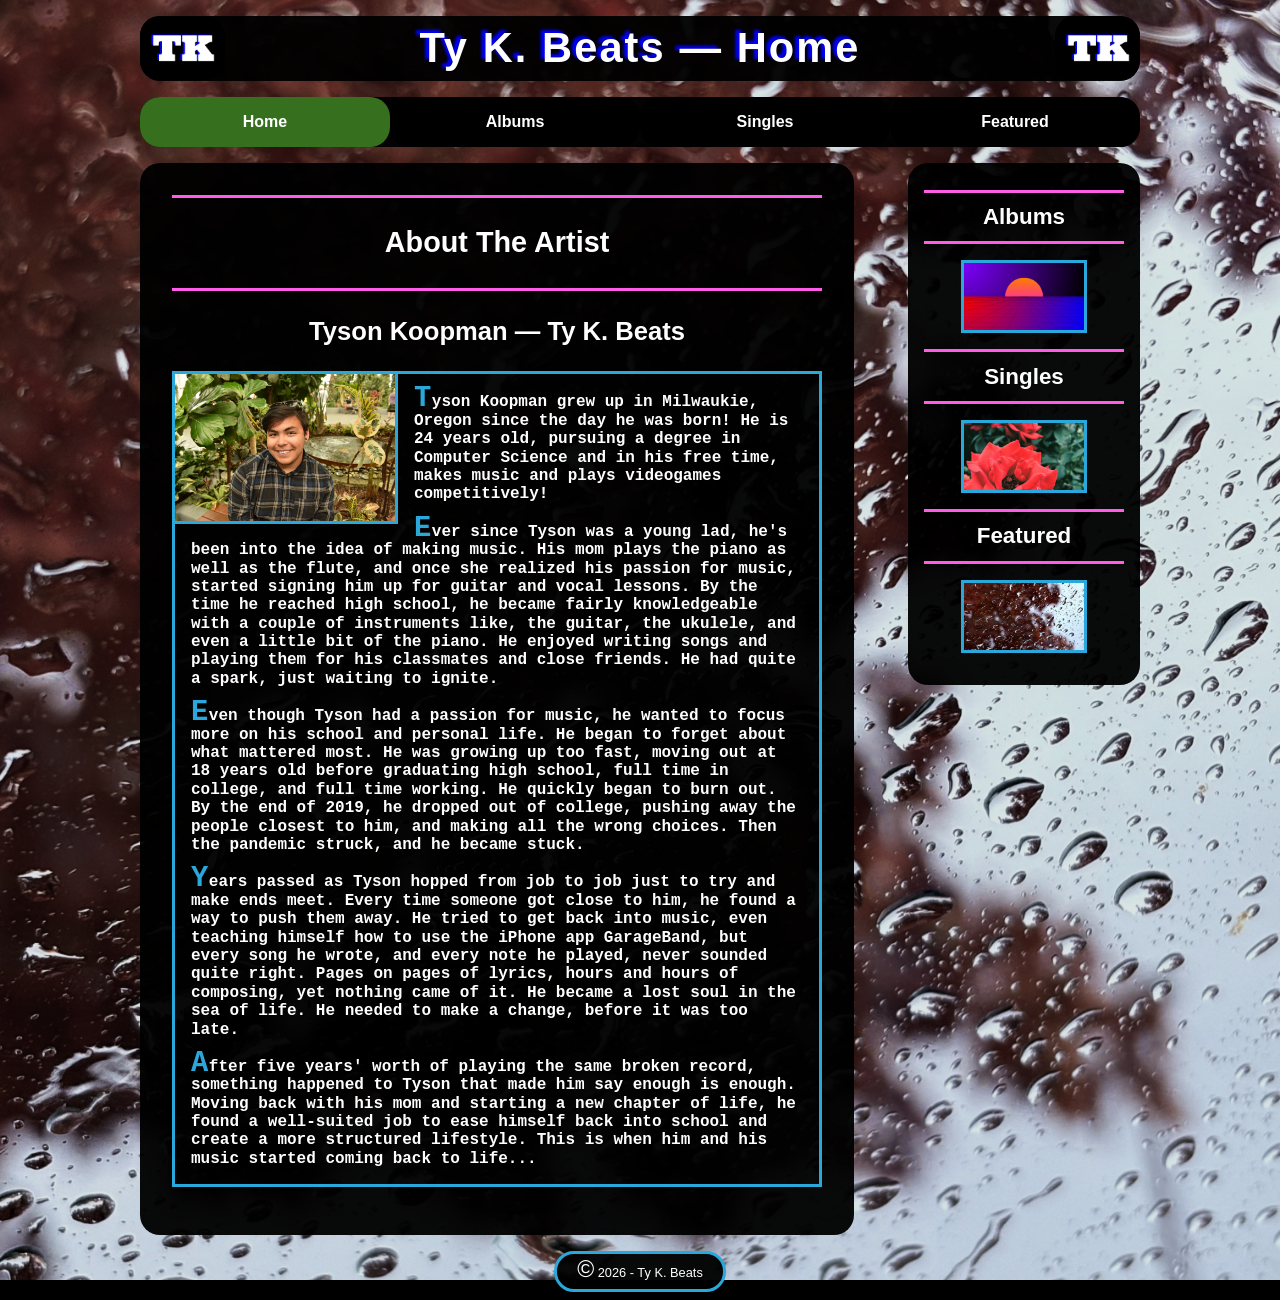
==== index.html @ d0015843 "Initial commit via Netlify [skip ci]" ====
<!DOCTYPE html>
<html lang="en">
	<head>
		<!--
			Filename:			index.html
			Supporting Files:	normalize.css
								main.css
			Author:				Tyson Koopman-Baker
			Date:				11/16/2025
		-->
		<title>Ty K. Beats &mdash; Home</title>
		<meta charset="utf-8">
		<meta name="description" content="Ty K. Beats is a lo-fi music artist from Milwaukie, Oregon. Learn about the story behind the artist, Tyson Koopman.">
		<meta name="viewport" content="width=device-width, initial-scale=1.0">
		<link rel="shortcut icon" href="images/favicon.ico">
		<link rel="stylesheet" href="styles/normalize.css">
		<link rel="stylesheet" href="styles/main.css">
	</head>
	<body>
		<img id="logo_left" src="images/logo.jpg" alt="TK Logo"><img id="logo_right" src="images/logo.jpg" alt="TK Logo">
		<header>
			<h1>Ty K. Beats &mdash; Home</h1>
		</header>
		<nav>
			<ul>
				<li id="current"><a href="index.html" title="Welcome to the Home Page!" aria-current="page">Home</a></li>
				<li><a href="albums.html" title="Welcome to the Albums Page!">Albums</a></li>
				<li><a href="singles.html" title="Welcome to the Singles Page!">Singles</a></li>
				<li><a href="featured.html" title="Welcome to the Featured Page!">Featured</a></li>
			</ul>
		</nav>
		<main>
			<h2>About The Artist</h2>
			<h3>Tyson Koopman &mdash; Ty K. Beats</h3>
			<img src="images/tyson_photo.jpg" alt="Tyson Koopman">
			<p>Tyson Koopman grew up in Milwaukie, Oregon since the day he was born! He is 24 years old, pursuing a degree in Computer Science and in his free time, makes music and plays videogames competitively!</p>
			<p>Ever since Tyson was a young lad, he's been into the idea of making music. His mom plays the piano as well as the flute, and once she realized his passion for music, started signing him up for guitar and vocal lessons. By the time he reached high school, he became fairly knowledgeable with a couple of instruments like, the guitar, the ukulele, and even a little bit of the piano. He enjoyed writing songs and playing them for his classmates and close friends. He had quite a spark, just waiting to ignite.</p>
			<p>Even though Tyson had a passion for music, he wanted to focus more on his school and personal life. He began to forget about what mattered most. He was growing up too fast, moving out at 18 years old before graduating high school, full time in college, and full time working. He quickly began to burn out. By the end of 2019, he dropped out of college, pushing away the people closest to him, and making all the wrong choices. Then the pandemic struck, and he became stuck.</p>
			<p>Years passed as Tyson hopped from job to job just to try and make ends meet. Every time someone got close to him, he found a way to push them away. He tried to get back into music, even teaching himself how to use the iPhone app GarageBand, but every song he wrote, and every note he played, never sounded quite right. Pages on pages of lyrics, hours and hours of composing, yet nothing came of it. He became a lost soul in the sea of life. He needed to make a change, before it was too late.</p>
			<p>After five years&#39; worth of playing the same broken record, something happened to Tyson that made him say enough is enough. Moving back with his mom and starting a new chapter of life, he found a well-suited job to ease himself back into school and create a more structured lifestyle. This is when him and his music started coming back to life...</p>
		</main>
		<aside>
			<div>
				<h2><a href="albums.html" title="Welcome to the Music Page!">Albums</a></h2>
				<img src="images/bp_album_cover.jpg" alt="Broken Promises Album Cover">
			</div>
			<div>
				<h2><a href="singles.html" title="Welcome to the Singles Page!">Singles</a></h2>
				<img src="images/one_day_cover.jpg" alt="Free Man Song Cover">
			</div>
			<div>
				<h2><a href="featured.html" title="Welcome to the Featured Page!">Featured</a></h2>
				<img src="images/whisper_cover.jpeg" alt="Free Man Song Cover">
			</div>
		</aside>
		<footer>
			<p>&copy; 2026 - Ty K. Beats</p>
		</footer>
	</body>
</html>
---- styles/main.css ----
/*
		Ty K. Beats Home Page Stylesheet ( Final Term Project )
		Filename:			main.css
		Supporting Files:	index.html
							music.html
		Author:				Tyson Koopman-Baker
		Date:				11/16/2025
	*/
/* custom property */
:root {
	--global-color-white: #ffffff;
	--global-color-black: #000000;
	--global-color-sky-blue: #2aa8db;
	--global-color-blue: #0000FE;
	--global-color-pink: #ff5ce9;
	--global-color-tomato: #fe6139;
	--global-color-green: #36701e;
}
* {
	margin: 0;
	padding: 0;
}
html {
	background: var(--global-color-black) url("../images/tree.jpeg") no-repeat;
	background-attachment: fixed;
	background-size: 100%;
}
body {
	width: 90%;
	max-width: 1000px;
	margin: auto;
	font-family: Arial, Helvetica, sans-serif;
    font-size: 100%;
	color: var(--global-color-white);
	position: relative;
}
/* General anchor pseudo-classes */

a:link, a:visited {
	text-decoration: none;
	color: var(--global-color-white);
}
a:focus, a:hover {
	font-style: italic;
	font-size: 100%;
	color: var(--global-color-sky-blue);
}
/* Plain element selectors*/
h2, h3, h4 {
	text-align: center;
}
p {
	line-height: 115%;
}
p:first-letter {
	font-size: 180%;
}
img#logo_left {
	height: 4em;
	position: absolute;
	top: 0;
	left: 0;
	border-radius: 20px;
}
img#logo_right {
	height: 4em;
	position: absolute;
	top: 0;
	right: 0;
	border-radius: 20px;
}
/* Header elements */
header, nav, main, aside, footer {
	background-color: rgba(0, 0, 0, .955);
	border-radius: 20px;
}
header {
	margin: 1em 0;
}
header h1 {
	text-align: center;
	font-size: 260%;
	text-shadow: -4px -3px 3px var(--global-color-blue);
	letter-spacing: .05em;
	padding: .2em 0;
	margin: 0;
}
/* Nav bar elements */
nav {
	display: flow-root;
}
nav ul {
	list-style-type: none;
}
nav ul li {
	background-color: var(--global-color-black);
	border-radius: 20px;
	width: 25%;
	text-align: center;
	float: left;
	padding: 1em 0;
	font-weight: bold;
}
nav ul li#current {
	background-color: var(--global-color-green);
	border-radius: 20px;
}
/* Main elements */
main {
	width: 65%;
	float: left;
	margin: 1em 0;
	padding: 2em;
}
main h2 {
	padding: 1em 0;
	border-top: 3px solid var(--global-color-pink);
	border-bottom: 3px solid var(--global-color-pink);
	font-size: 180%;
}
main h3 {
	margin: 1em 0;
	font-size: 160%;
}
main img {
	float: left;
	display: block;
	margin: 0 1em 0 0;
	width: 60%;
	max-width: 220px;
	border: 3px solid var(--global-color-sky-blue);
}
main p {
	border-left: 3px solid var(--global-color-sky-blue);
	border-right: 3px solid var(--global-color-sky-blue);
	padding: .5em 1em;
	font-family: Courier New, Courier, monospace;
	font-weight: bold;
}
main p:first-letter {
	font-weight: bold;
	color: var(--global-color-sky-blue);
	letter-spacing: .02em;
}
main p:first-of-type {
	padding-top: 1em;
	border-top: 3px solid var(--global-color-sky-blue);
}
main p:last-of-type {
	padding-bottom: 1em;
	margin-bottom: 1em;
	border-bottom: 3px solid var(--global-color-sky-blue);
}
main h4 {
	margin: 1em;
	font-size: 125%;
}
main section {
	display: flex;
	justify-content: space-between;
}
main section article {
	 width: 50%
}
main iframe {
	display: block;
	margin: 1em auto;
	width: 60%;
	height: 8em;
	border: 3px solid var(--global-color-sky-blue);
}
main iframe#youtube {
	height: 12em;
}
main~aside ul {
	text-align: center;
	list-style-type: none;
	margin: 1em 0;
	position: relative;
}
main~aside ul li {
	padding: 1em 0;
	border-bottom: 3px solid var(--global-color-sky-blue);
}
main~aside ul li:first-of-type {
	border-top: 3px solid var(--global-color-sky-blue);
}
main~aside ul li img {
	margin: 0 auto;
	width: 40%;
	border: none;
}
/* Aside elements */
aside {
	float: right;
	width: 20%;
	padding: 1em;
	margin-top: 1em;
	position: sticky;
	top: 0;
}
aside h2 {
	font-size: 140%;
	margin: .5em 0;
	padding: .5em 0;
	border-top: 3px solid var(--global-color-pink);
	border-bottom: 3px solid var(--global-color-pink);
}
aside h3 {
	font-size: 120%;
	margin: .5em 0;
	padding: .5em 0;
}
aside img {
	display: block;
	margin: 1em auto;
	width: 60%;
	max-width: 250px;
	border: 3px solid var(--global-color-sky-blue);
}
/* Music page main and aside elements */
main#music {
	float: right;
}
main#music img {
	border: 3px solid var(--global-color-sky-blue);
	float: none;
	margin: auto;
}
main#music section article img {
	margin: 1.5em auto;
}
main#music p {
	margin: 1em;
}
main#music p:first-letter {
	font-size: 160%;
}
main#music~aside {
	float: left;
}
main#music~aside h3 {
	margin: 0;
	padding: 1em 0;
	border-top: 3px solid var(--global-color-sky-blue);
}
main#music~aside h3:last-of-type {
	margin-bottom: .5em;
	border-bottom: 3px solid var(--global-color-sky-blue);
}
/* Footer elements */
footer {
	clear: both;
	margin: .5em auto;
	width: 15%;
	padding: .5em;
	border: 3px solid var(--global-color-sky-blue);
}
footer p {
	text-align: center;
	font-size: 80%;
}
/* Media queries */
@media only screen and (max-width: 930px) {
	footer { width: 20%; }
	main h4 { 	font-size: 110%; }
}
@media only screen and (max-width: 720px) {
	body, header, nav { font-size: 95%; }
	img#logo_left, img#logo_right { height: 3.75em; }
	main { float: none; width: 90%; padding: 5%}
	main h4 { 	font-size: 130%; }
	main img { width: 40%;}
	main section { display: block; }
	main section article { width: 100%; }
	main section article iframe { width: 60%; height: 12em; }
	aside { float: none; width: 90%; padding: 5%; position: static; display: flow-root; }
	aside div { width: 45%; margin: 0 2.5%; float: left; }
	main#music section { width: 80%; margin: auto; }
	main#music~aside ul, main#about~aside ul { width: 100%; margin: 0 auto; display: flow-root; }
	main#music~aside ul li, main#about~aside ul li { width: 50%; float: left; border: none; }
	main#music~aside ul li:first-of-type, main#about~aside ul li:first-of-type { border: none; }main#music~aside ul { width: 100%; margin: 0 auto; display: flow-root; }
}
@media only screen and (max-width: 670px) {
	footer { width: 25%; }
}
@media only screen and (max-width: 650px) {
	body, header, nav { font-size: 90%; }
	img#logo_left, img#logo_right { height: 3.55em; }
	main section article iframe { height: 11em; }
}
@media only screen and (max-width: 570px) {
	body, header, nav { font-size: 85%; }
	img#logo_left, img#logo_right { height: 3.5em; }
}
@media only screen and (max-width: 520px) {
	body, header, nav { font-size: 80%; }
	img#logo_left, img#logo_right { height: 3.3em; }
	main section article iframe { height: 10em; }
}
@media only screen and (max-width: 460px) {
	body, header, nav { font-size: 75%; }
	img#logo_left, img#logo_right { height: 3em; }
	main section article iframe { width: 75%; height: 11em; }
}
@media only screen and (max-width: 420px) {
	footer { width: 30%; }
}
@media only screen and (max-width: 400px) {
	body, header, nav { font-size: 70%; }
	img#logo_left, img#logo_right { height: 2.75em; }
	main section article iframe { width: 85%; height: 11em; }
}
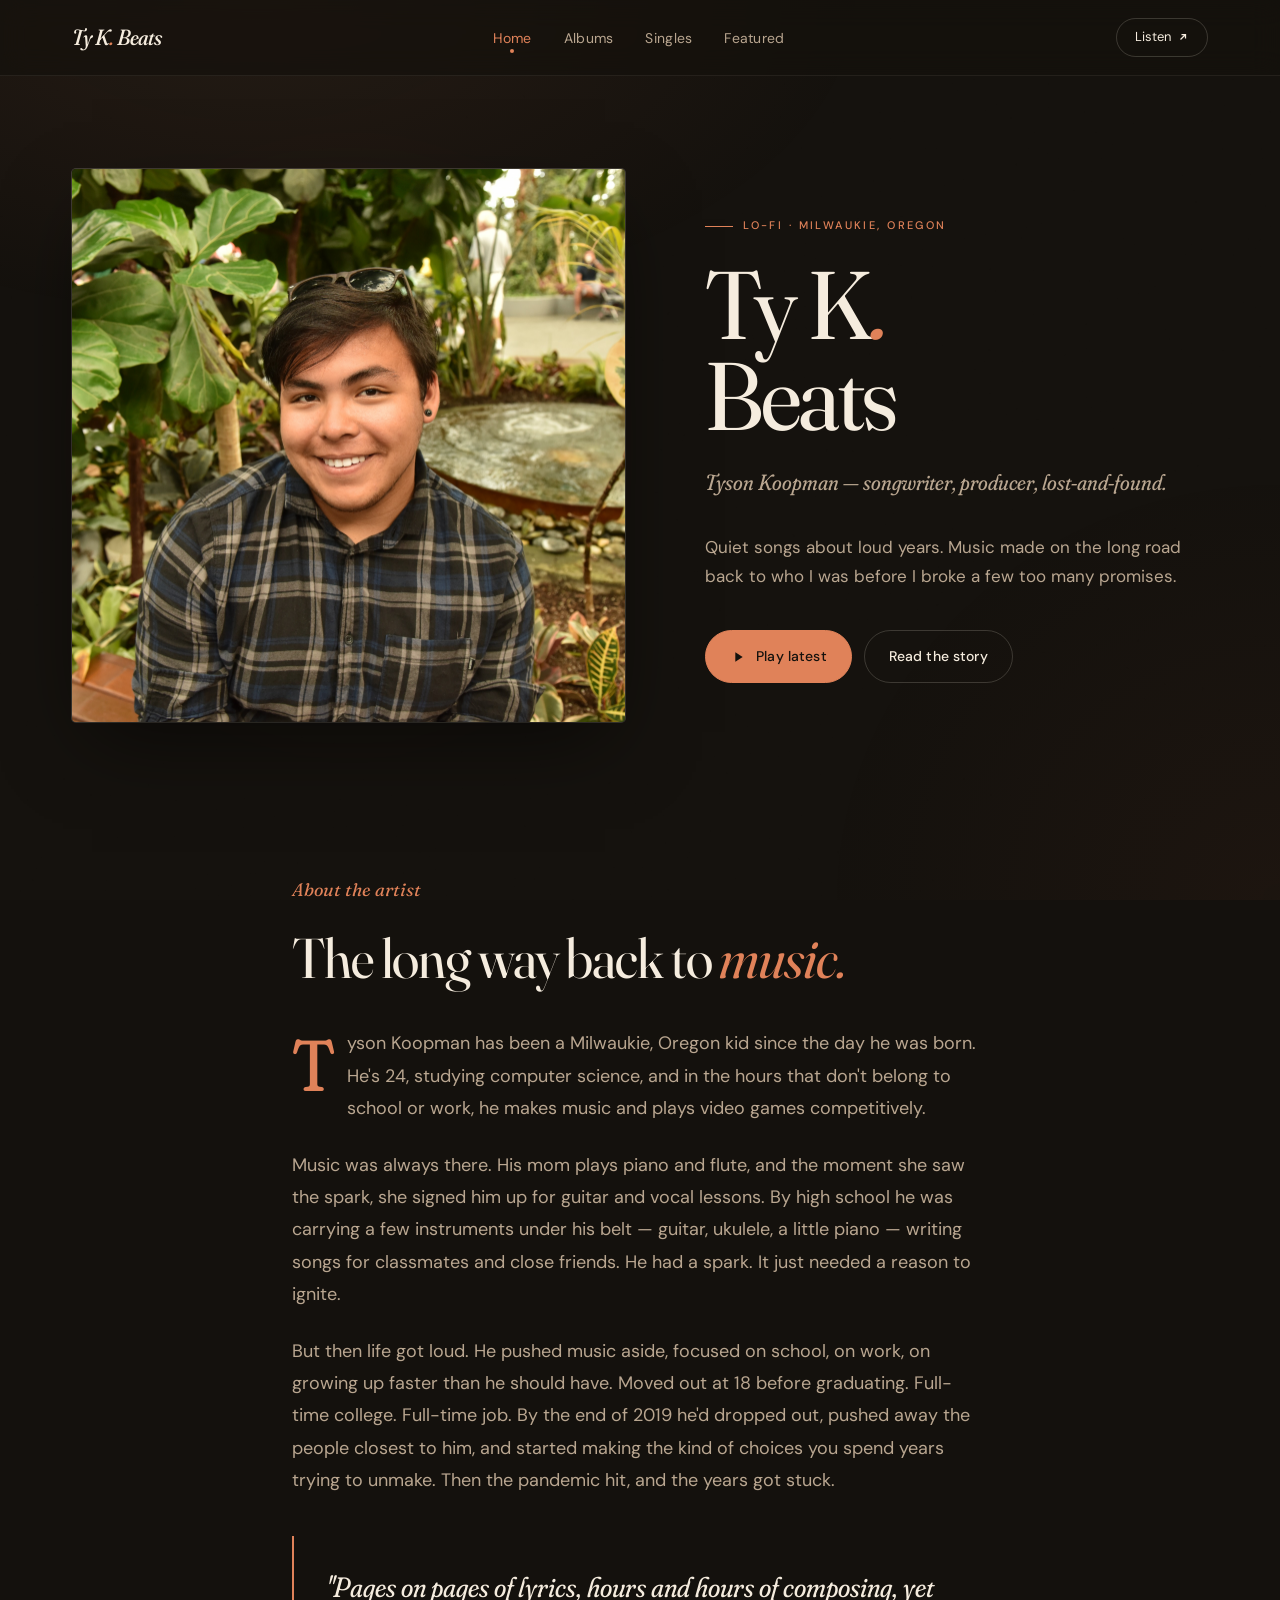
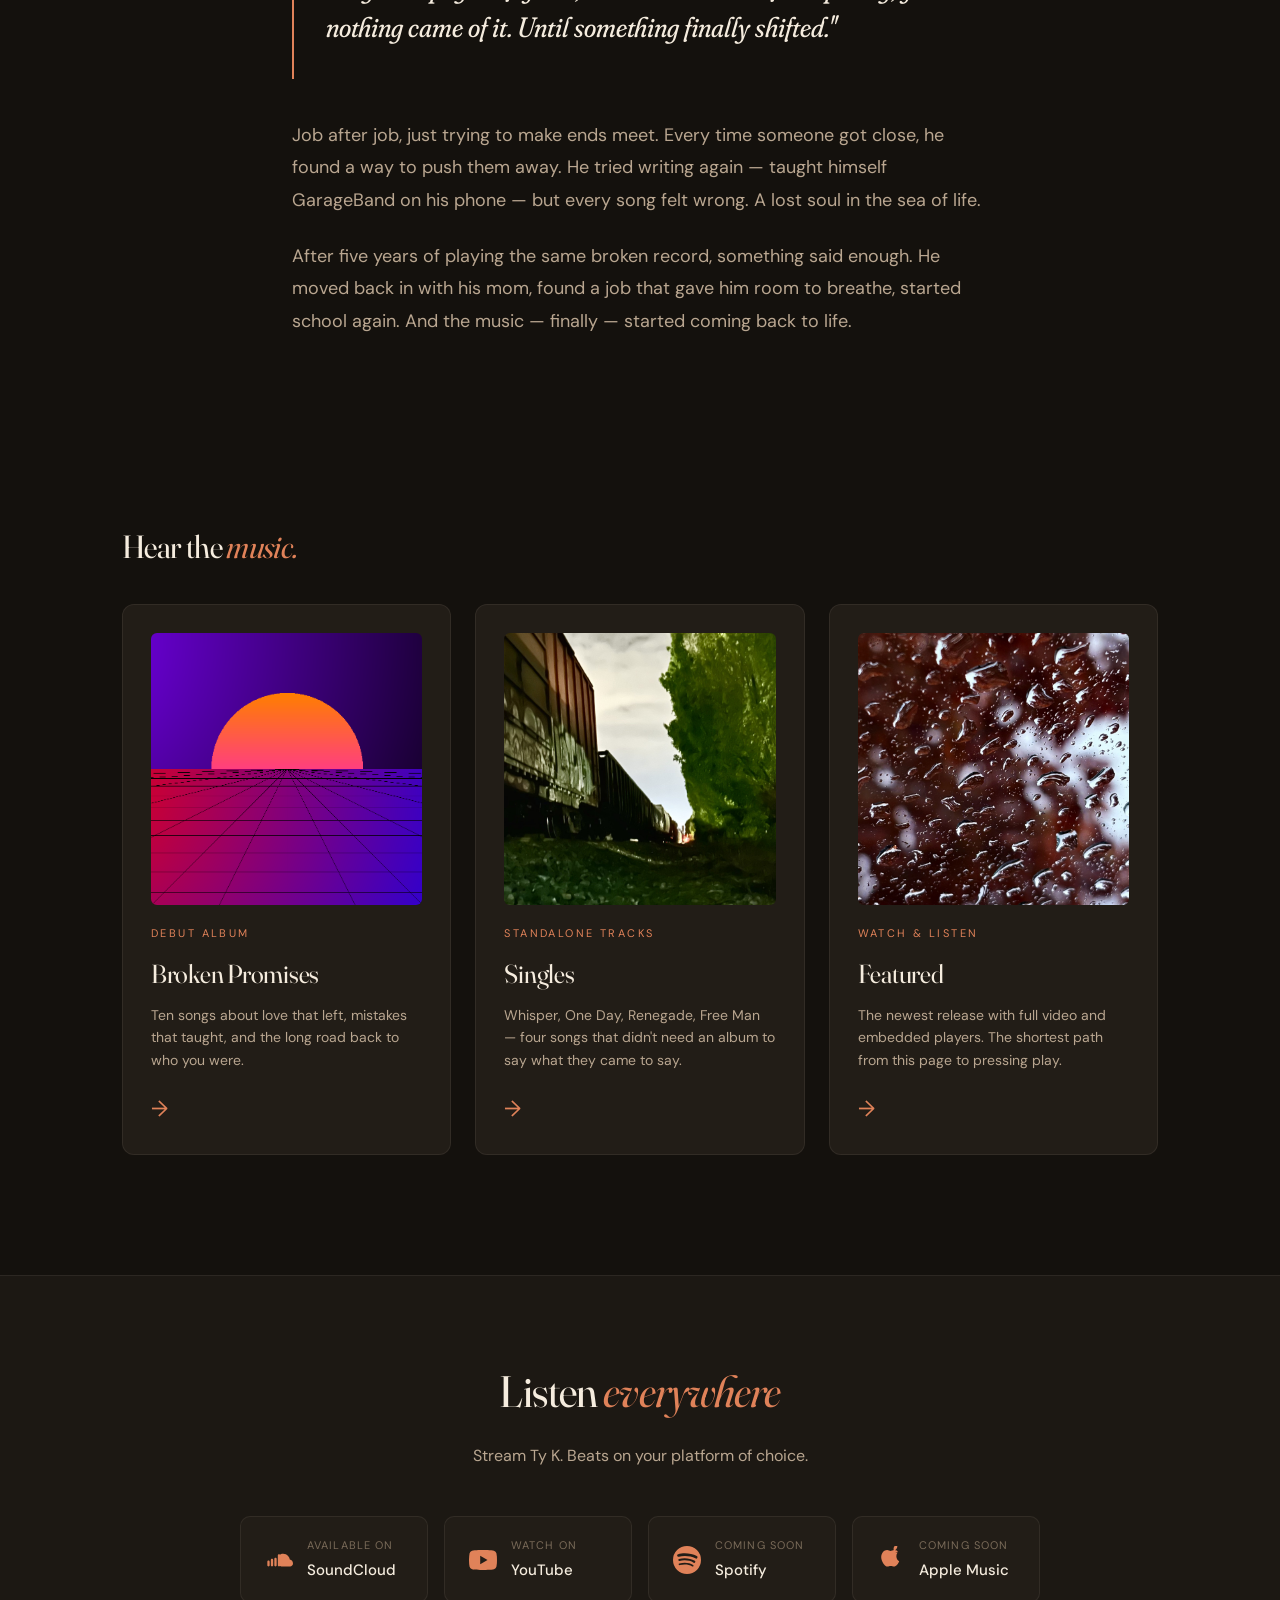
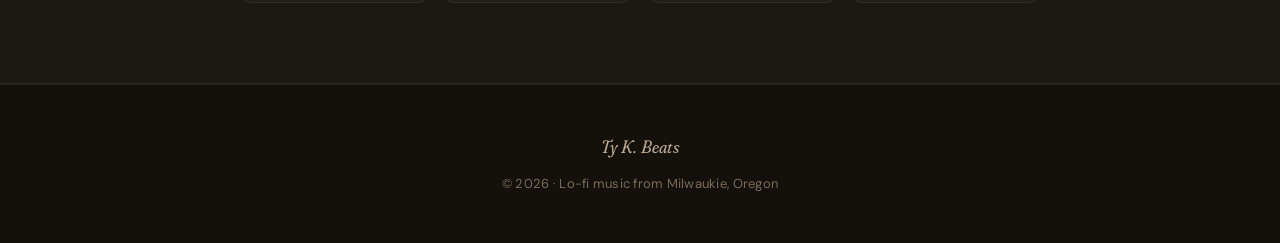
==== commit 2ef8fc5b: "Add files via upload" ====
--- a/index.html
+++ b/index.html
@@ -1,60 +1,169 @@
-<!DOCTYPE html>
-<html lang="en">
-	<head>
-		<!--
-			Filename:			index.html
-			Supporting Files:	normalize.css
-								main.css
-			Author:				Tyson Koopman-Baker
-			Date:				11/16/2025
-		-->
-		<title>Ty K. Beats &mdash; Home</title>
-		<meta charset="utf-8">
-		<meta name="description" content="Ty K. Beats is a lo-fi music artist from Milwaukie, Oregon. Learn about the story behind the artist, Tyson Koopman.">
-		<meta name="viewport" content="width=device-width, initial-scale=1.0">
-		<link rel="shortcut icon" href="images/favicon.ico">
-		<link rel="stylesheet" href="styles/normalize.css">
-		<link rel="stylesheet" href="styles/main.css">
-	</head>
-	<body>
-		<img id="logo_left" src="images/logo.jpg" alt="TK Logo"><img id="logo_right" src="images/logo.jpg" alt="TK Logo">
-		<header>
-			<h1>Ty K. Beats &mdash; Home</h1>
-		</header>
-		<nav>
-			<ul>
-				<li id="current"><a href="index.html" title="Welcome to the Home Page!" aria-current="page">Home</a></li>
-				<li><a href="albums.html" title="Welcome to the Albums Page!">Albums</a></li>
-				<li><a href="singles.html" title="Welcome to the Singles Page!">Singles</a></li>
-				<li><a href="featured.html" title="Welcome to the Featured Page!">Featured</a></li>
-			</ul>
-		</nav>
-		<main>
-			<h2>About The Artist</h2>
-			<h3>Tyson Koopman &mdash; Ty K. Beats</h3>
-			<img src="images/tyson_photo.jpg" alt="Tyson Koopman">
-			<p>Tyson Koopman grew up in Milwaukie, Oregon since the day he was born! He is 24 years old, pursuing a degree in Computer Science and in his free time, makes music and plays videogames competitively!</p>
-			<p>Ever since Tyson was a young lad, he's been into the idea of making music. His mom plays the piano as well as the flute, and once she realized his passion for music, started signing him up for guitar and vocal lessons. By the time he reached high school, he became fairly knowledgeable with a couple of instruments like, the guitar, the ukulele, and even a little bit of the piano. He enjoyed writing songs and playing them for his classmates and close friends. He had quite a spark, just waiting to ignite.</p>
-			<p>Even though Tyson had a passion for music, he wanted to focus more on his school and personal life. He began to forget about what mattered most. He was growing up too fast, moving out at 18 years old before graduating high school, full time in college, and full time working. He quickly began to burn out. By the end of 2019, he dropped out of college, pushing away the people closest to him, and making all the wrong choices. Then the pandemic struck, and he became stuck.</p>
-			<p>Years passed as Tyson hopped from job to job just to try and make ends meet. Every time someone got close to him, he found a way to push them away. He tried to get back into music, even teaching himself how to use the iPhone app GarageBand, but every song he wrote, and every note he played, never sounded quite right. Pages on pages of lyrics, hours and hours of composing, yet nothing came of it. He became a lost soul in the sea of life. He needed to make a change, before it was too late.</p>
-			<p>After five years&#39; worth of playing the same broken record, something happened to Tyson that made him say enough is enough. Moving back with his mom and starting a new chapter of life, he found a well-suited job to ease himself back into school and create a more structured lifestyle. This is when him and his music started coming back to life...</p>
-		</main>
-		<aside>
-			<div>
-				<h2><a href="albums.html" title="Welcome to the Music Page!">Albums</a></h2>
-				<img src="images/bp_album_cover.jpg" alt="Broken Promises Album Cover">
-			</div>
-			<div>
-				<h2><a href="singles.html" title="Welcome to the Singles Page!">Singles</a></h2>
-				<img src="images/one_day_cover.jpg" alt="Free Man Song Cover">
-			</div>
-			<div>
-				<h2><a href="featured.html" title="Welcome to the Featured Page!">Featured</a></h2>
-				<img src="images/whisper_cover.jpeg" alt="Free Man Song Cover">
-			</div>
-		</aside>
-		<footer>
-			<p>&copy; 2026 - Ty K. Beats</p>
-		</footer>
-	</body>
-</html>+<!DOCTYPE html>
+<html lang="en">
+<head>
+<meta charset="UTF-8">
+<meta name="viewport" content="width=device-width, initial-scale=1.0">
+<meta name="description" content="Ty K. Beats is a lo-fi music artist from Milwaukie, Oregon. Learn about the story behind the artist, Tyson Koopman.">
+<title>Ty K. Beats — Home</title>
+
+<link rel="preconnect" href="https://fonts.googleapis.com">
+<link rel="preconnect" href="https://fonts.gstatic.com" crossorigin>
+<link href="https://fonts.googleapis.com/css2?family=Fraunces:ital,opsz,wght,SOFT@0,9..144,300..900,0..100;1,9..144,300..900,0..100&family=DM+Sans:opsz,wght@9..40,300..700&display=swap" rel="stylesheet">
+<link rel="stylesheet" href="styles.css">
+</head>
+<body>
+
+<header>
+  <nav class="nav">
+    <a href="index.html" class="logo">Ty K<span>.</span> Beats</a>
+    <ul class="nav-links">
+      <li><a href="index.html" class="active">Home</a></li>
+      <li><a href="albums.html">Albums</a></li>
+      <li><a href="singles.html">Singles</a></li>
+      <li><a href="featured.html">Featured</a></li>
+    </ul>
+    <a href="https://soundcloud.com/tykbeats" class="nav-cta" target="_blank" rel="noopener">
+      Listen
+      <svg width="12" height="12" viewBox="0 0 24 24" fill="none" stroke="currentColor" stroke-width="2.5"><path d="M7 17L17 7M9 7h8v8"/></svg>
+    </a>
+  </nav>
+</header>
+
+<main>
+
+  <!-- HERO -->
+  <section class="hero">
+    <div class="hero-art">
+      <img src="images/tyson_photo.jpg" alt="Portrait of Tyson Koopman, the artist behind Ty K. Beats">
+    </div>
+    <div class="hero-info">
+      <div class="eyebrow">Lo-fi · Milwaukie, Oregon</div>
+      <h1>Ty K<em>.</em><br>Beats</h1>
+      <p class="hero-subhead">Tyson Koopman — songwriter, producer, lost-and-found.</p>
+      <p class="hero-desc">
+        Quiet songs about loud years. Music made on the long road back to who I was before I broke a few too many promises.
+      </p>
+      <div class="cta-row">
+        <a class="btn btn-primary" href="featured.html">
+          <svg viewBox="0 0 24 24" fill="currentColor"><path d="M8 5v14l11-7z"/></svg>
+          Play latest
+        </a>
+        <a class="btn" href="#story">Read the story</a>
+      </div>
+    </div>
+  </section>
+
+  <!-- STORY -->
+  <section class="story" id="story">
+    <div class="story-eyebrow">About the artist</div>
+    <h2>The long way back to <em>music.</em></h2>
+    <p class="lead">
+      Tyson Koopman has been a Milwaukie, Oregon kid since the day he was born. He's 24, studying computer science, and in the hours that don't belong to school or work, he makes music and plays video games competitively.
+    </p>
+    <p>
+      Music was always there. His mom plays piano and flute, and the moment she saw the spark, she signed him up for guitar and vocal lessons. By high school he was carrying a few instruments under his belt — guitar, ukulele, a little piano — writing songs for classmates and close friends. He had a spark. It just needed a reason to ignite.
+    </p>
+    <p>
+      But then life got loud. He pushed music aside, focused on school, on work, on growing up faster than he should have. Moved out at 18 before graduating. Full-time college. Full-time job. By the end of 2019 he'd dropped out, pushed away the people closest to him, and started making the kind of choices you spend years trying to unmake. Then the pandemic hit, and the years got stuck.
+    </p>
+    <div class="pullquote">
+      "Pages on pages of lyrics, hours and hours of composing, yet nothing came of it. Until something finally shifted."
+    </div>
+    <p>
+      Job after job, just trying to make ends meet. Every time someone got close, he found a way to push them away. He tried writing again — taught himself GarageBand on his phone — but every song felt wrong. A lost soul in the sea of life.
+    </p>
+    <p>
+      After five years of playing the same broken record, something said enough. He moved back in with his mom, found a job that gave him room to breathe, started school again. And the music — finally — started coming back to life.
+    </p>
+  </section>
+
+  <!-- DISCOVER -->
+  <section class="next-up">
+    <h2>Hear the <em>music.</em></h2>
+    <div class="next-grid three">
+
+      <a class="next-card" href="albums.html">
+        <div class="next-card-thumb">
+          <img src="images/bp_album_cover.jpg" alt="Broken Promises album cover">
+        </div>
+        <div class="next-card-eyebrow">Debut album</div>
+        <h3>Broken Promises</h3>
+        <p>Ten songs about love that left, mistakes that taught, and the long road back to who you were.</p>
+        <span class="next-card-arrow">→</span>
+      </a>
+
+      <a class="next-card" href="singles.html">
+        <div class="next-card-thumb">
+          <img src="images/free_man_cover.jpg" alt="Free Man single cover">
+        </div>
+        <div class="next-card-eyebrow">Standalone tracks</div>
+        <h3>Singles</h3>
+        <p>Whisper, One Day, Renegade, Free Man — four songs that didn't need an album to say what they came to say.</p>
+        <span class="next-card-arrow">→</span>
+      </a>
+
+      <a class="next-card" href="featured.html">
+        <div class="next-card-thumb">
+          <img src="images/whisper_cover.jpeg" alt="Whisper cover art — the latest featured release">
+        </div>
+        <div class="next-card-eyebrow">Watch & listen</div>
+        <h3>Featured</h3>
+        <p>The newest release with full video and embedded players. The shortest path from this page to pressing play.</p>
+        <span class="next-card-arrow">→</span>
+      </a>
+
+    </div>
+  </section>
+
+  <!-- LISTEN ON -->
+  <section class="listen">
+    <div class="listen-inner">
+      <h2>Listen <em>everywhere</em></h2>
+      <p class="listen-sub">Stream Ty K. Beats on your platform of choice.</p>
+      <div class="platforms">
+
+        <a class="platform" href="https://soundcloud.com/tykbeats" target="_blank" rel="noopener" aria-label="Listen on SoundCloud">
+          <svg class="platform-icon" viewBox="0 0 24 24" fill="currentColor"><path d="M2 13.5c0-.55.45-1 1-1s1 .45 1 1v3c0 .55-.45 1-1 1s-1-.45-1-1zm3-1.5c0-.55.45-1 1-1s1 .45 1 1v4.5c0 .55-.45 1-1 1s-1-.45-1-1zm3-1c0-.55.45-1 1-1s1 .45 1 1v5.5c0 .55-.45 1-1 1s-1-.45-1-1zm3-3c0-.55.45-1 1-1s1 .45 1 1v8.5c0 .55-.45 1-1 1s-1-.45-1-1zm10.5 9.5h-7.5c-.83 0-1.5-.67-1.5-1.5v-7.59c0-.62.38-1.18.96-1.4 1.43-.55 3.04-.51 4.46.14 1.77.82 3.08 2.55 3.34 4.47 1.61.27 2.74 1.66 2.74 3.38 0 1.38-1.12 2.5-2.5 2.5z"/></svg>
+          <div class="platform-text">
+            <small>Available on</small>
+            <strong>SoundCloud</strong>
+          </div>
+        </a>
+
+        <a class="platform" href="https://www.youtube.com/@TyKBeats" target="_blank" rel="noopener" aria-label="Listen on YouTube">
+          <svg class="platform-icon" viewBox="0 0 24 24" fill="currentColor"><path d="M23.5 6.2a3 3 0 0 0-2.1-2.1C19.5 3.5 12 3.5 12 3.5s-7.5 0-9.4.6A3 3 0 0 0 .5 6.2 31.5 31.5 0 0 0 0 12a31.5 31.5 0 0 0 .5 5.8 3 3 0 0 0 2.1 2.1C4.5 20.5 12 20.5 12 20.5s7.5 0 9.4-.6a3 3 0 0 0 2.1-2.1c.4-1.9.5-3.8.5-5.8s-.1-3.9-.5-5.8zM9.6 15.6V8.4l6.3 3.6-6.3 3.6z"/></svg>
+          <div class="platform-text">
+            <small>Watch on</small>
+            <strong>YouTube</strong>
+          </div>
+        </a>
+
+        <a class="platform" href="#" aria-label="Listen on Spotify">
+          <svg class="platform-icon" viewBox="0 0 24 24" fill="currentColor"><path d="M12 0a12 12 0 1 0 0 24 12 12 0 0 0 0-24zm5.5 17.3a.75.75 0 0 1-1 .25c-2.85-1.75-6.45-2.15-10.65-1.2a.75.75 0 1 1-.35-1.45c4.6-1.05 8.55-.6 11.75 1.35.4.2.5.7.25 1.05zm1.5-3.3a.95.95 0 0 1-1.3.3c-3.25-2-8.2-2.55-12.05-1.4a.95.95 0 0 1-.55-1.8c4.4-1.3 9.85-.7 13.6 1.6.45.25.6.85.3 1.3zm.15-3.4c-3.9-2.3-10.35-2.5-14.05-1.4a1.15 1.15 0 1 1-.65-2.2c4.25-1.3 11.4-1 15.9 1.65a1.15 1.15 0 1 1-1.2 1.95z"/></svg>
+          <div class="platform-text">
+            <small>Coming soon</small>
+            <strong>Spotify</strong>
+          </div>
+        </a>
+
+        <a class="platform" href="#" aria-label="Listen on Apple Music">
+          <svg class="platform-icon" viewBox="0 0 24 24" fill="currentColor"><path d="M17.7 5.5a4.7 4.7 0 0 0-1.1 3.2c0 2.05 1.25 3.7 2.4 4.4-.7 2-2.45 4.55-4.5 4.55-.9 0-1.55-.55-2.7-.55-1.15 0-1.9.55-2.85.55-2.05 0-4.3-3.05-5.05-6.05-.45-1.85-.45-3.65.55-5.4.95-1.65 2.6-2.7 4.3-2.7 1.1 0 2.1.7 2.85.7.7 0 1.95-.75 3.4-.75.5 0 2.05.05 3 1.5 0 0-1.7.5-2.3.55zm-3.55-3a4.05 4.05 0 0 1 1-2.5C16.05 0 17.05 0 17.4 0c.05.4 0 1.45-.65 2.4-.65 1-1.6 1.55-2.55 1.5-.05-.35 0-.85.1-1.4z"/></svg>
+          <div class="platform-text">
+            <small>Coming soon</small>
+            <strong>Apple Music</strong>
+          </div>
+        </a>
+
+      </div>
+    </div>
+  </section>
+
+</main>
+
+<footer>
+  <div class="footer-mark">Ty K. Beats</div>
+  <div>© 2026 · Lo-fi music from Milwaukie, Oregon</div>
+</footer>
+
+</body>
+</html>
--- a/styles.css
+++ b/styles.css
@@ -0,0 +1,1030 @@
+/* ===========================================================
+   Ty K. Beats — shared stylesheet
+   All four pages reference this file.
+   =========================================================== */
+
+:root {
+  --bg: #14110d;
+  --bg-elev: #1c1813;
+  --bg-card: #221d17;
+  --bg-card-hover: #2a241d;
+  --text: #f5ecde;
+  --text-mute: #b9a690;
+  --text-dim: #7a6b59;
+  --accent: #e08259;
+  --accent-bright: #f3a37d;
+  --accent-soft: rgba(224, 130, 89, 0.10);
+  --border: rgba(245, 236, 222, 0.07);
+  --border-hover: rgba(245, 236, 222, 0.18);
+  --serif: 'Fraunces', Georgia, serif;
+  --sans: 'DM Sans', system-ui, sans-serif;
+}
+
+* { box-sizing: border-box; margin: 0; padding: 0; }
+
+html { scroll-behavior: smooth; -webkit-font-smoothing: antialiased; -moz-osx-font-smoothing: grayscale; }
+
+body {
+  font-family: var(--sans);
+  background: var(--bg);
+  color: var(--text);
+  line-height: 1.6;
+  font-weight: 400;
+  overflow-x: hidden;
+}
+
+/* warm vignette atmosphere */
+body::before {
+  content: '';
+  position: fixed;
+  inset: 0;
+  background:
+    radial-gradient(ellipse 80% 60% at 20% 0%, rgba(224, 130, 89, 0.08), transparent 60%),
+    radial-gradient(ellipse 60% 80% at 100% 100%, rgba(180, 80, 50, 0.05), transparent 60%);
+  pointer-events: none;
+  z-index: 0;
+}
+
+/* film grain overlay */
+body::after {
+  content: '';
+  position: fixed;
+  inset: 0;
+  background-image: url("data:image/svg+xml,%3Csvg viewBox='0 0 200 200' xmlns='http://www.w3.org/2000/svg'%3E%3Cfilter id='n'%3E%3CfeTurbulence type='fractalNoise' baseFrequency='0.85' numOctaves='3' stitchTiles='stitch'/%3E%3CfeColorMatrix values='0 0 0 0 1 0 0 0 0 1 0 0 0 0 1 0 0 0 0.06 0'/%3E%3C/filter%3E%3Crect width='100%25' height='100%25' filter='url(%23n)'/%3E%3C/svg%3E");
+  opacity: 0.4;
+  pointer-events: none;
+  z-index: 1;
+  mix-blend-mode: overlay;
+}
+
+main, header, footer { position: relative; z-index: 2; }
+
+a { color: inherit; }
+
+img { display: block; max-width: 100%; }
+
+/* ===========================================================
+   Navigation (shared across all pages)
+   =========================================================== */
+header {
+  position: sticky;
+  top: 0;
+  z-index: 50;
+  backdrop-filter: blur(14px) saturate(140%);
+  -webkit-backdrop-filter: blur(14px) saturate(140%);
+  background: rgba(20, 17, 13, 0.72);
+  border-bottom: 1px solid var(--border);
+}
+
+.nav {
+  max-width: 1200px;
+  margin: 0 auto;
+  padding: 18px 32px;
+  display: flex;
+  align-items: center;
+  justify-content: space-between;
+  gap: 24px;
+}
+
+.logo {
+  font-family: var(--serif);
+  font-weight: 500;
+  font-size: 22px;
+  font-style: italic;
+  font-variation-settings: 'opsz' 144, 'SOFT' 50;
+  letter-spacing: -0.02em;
+  color: var(--text);
+  text-decoration: none;
+}
+
+.logo span { color: var(--accent); }
+
+.nav-links {
+  display: flex;
+  gap: 32px;
+  list-style: none;
+}
+
+.nav-links a {
+  color: var(--text-mute);
+  text-decoration: none;
+  font-size: 14px;
+  font-weight: 400;
+  letter-spacing: 0.02em;
+  transition: color 0.2s ease;
+  position: relative;
+}
+
+.nav-links a:hover { color: var(--text); }
+
+.nav-links a.active { color: var(--accent); }
+
+.nav-links a.active::after {
+  content: '';
+  position: absolute;
+  bottom: -6px;
+  left: 50%;
+  transform: translateX(-50%);
+  width: 4px;
+  height: 4px;
+  border-radius: 50%;
+  background: var(--accent);
+}
+
+.nav-cta {
+  font-size: 13px;
+  color: var(--text);
+  text-decoration: none;
+  padding: 8px 18px;
+  border: 1px solid var(--border-hover);
+  border-radius: 999px;
+  transition: all 0.2s ease;
+  display: inline-flex;
+  align-items: center;
+  gap: 6px;
+}
+
+.nav-cta:hover {
+  background: var(--accent);
+  border-color: var(--accent);
+  color: var(--bg);
+}
+
+/* ===========================================================
+   Buttons & CTAs (shared)
+   =========================================================== */
+.btn {
+  display: inline-flex;
+  align-items: center;
+  gap: 10px;
+  padding: 14px 24px;
+  font-family: var(--sans);
+  font-size: 14px;
+  font-weight: 500;
+  text-decoration: none;
+  border-radius: 999px;
+  border: 1px solid var(--border-hover);
+  color: var(--text);
+  background: transparent;
+  cursor: pointer;
+  transition: all 0.25s ease;
+  letter-spacing: 0.01em;
+}
+
+.btn:hover {
+  border-color: var(--text);
+  transform: translateY(-1px);
+}
+
+.btn-primary {
+  background: var(--accent);
+  border-color: var(--accent);
+  color: var(--bg);
+}
+
+.btn-primary:hover {
+  background: var(--accent-bright);
+  border-color: var(--accent-bright);
+}
+
+.btn svg { width: 16px; height: 16px; }
+
+.eyebrow {
+  display: inline-flex;
+  align-items: center;
+  gap: 10px;
+  font-size: 11px;
+  letter-spacing: 0.22em;
+  text-transform: uppercase;
+  color: var(--accent);
+  font-weight: 500;
+  margin-bottom: 24px;
+}
+
+.eyebrow::before {
+  content: '';
+  width: 28px;
+  height: 1px;
+  background: var(--accent);
+}
+
+/* ===========================================================
+   Hero layouts (used by home, albums, singles)
+   =========================================================== */
+.hero {
+  max-width: 1200px;
+  margin: 0 auto;
+  padding: 80px 32px 60px;
+  display: grid;
+  grid-template-columns: 1.1fr 1fr;
+  gap: 80px;
+  align-items: center;
+  min-height: 80vh;
+}
+
+.hero-art {
+  position: relative;
+  animation: floatIn 1.2s cubic-bezier(0.16, 1, 0.3, 1) both;
+}
+
+@keyframes floatIn {
+  from { opacity: 0; transform: translateY(40px); }
+  to { opacity: 1; transform: translateY(0); }
+}
+
+.hero-art img {
+  width: 100%;
+  aspect-ratio: 1;
+  object-fit: cover;
+  border-radius: 4px;
+  box-shadow:
+    0 30px 80px -20px rgba(0, 0, 0, 0.6),
+    0 0 0 1px var(--border-hover);
+}
+
+.hero-art::before {
+  content: '';
+  position: absolute;
+  inset: -20px;
+  background: radial-gradient(circle at center, var(--accent-soft), transparent 70%);
+  filter: blur(40px);
+  z-index: -1;
+}
+
+.hero-info {
+  animation: fadeUp 1s cubic-bezier(0.16, 1, 0.3, 1) 0.2s both;
+}
+
+@keyframes fadeUp {
+  from { opacity: 0; transform: translateY(20px); }
+  to { opacity: 1; transform: translateY(0); }
+}
+
+.hero h1 {
+  font-family: var(--serif);
+  font-weight: 400;
+  font-size: clamp(56px, 8vw, 96px);
+  line-height: 0.95;
+  letter-spacing: -0.03em;
+  margin-bottom: 24px;
+  font-variation-settings: 'opsz' 144, 'SOFT' 30;
+}
+
+.hero h1 em {
+  font-style: italic;
+  color: var(--accent);
+  font-variation-settings: 'opsz' 144, 'SOFT' 100;
+}
+
+.hero-subhead {
+  font-family: var(--serif);
+  font-style: italic;
+  font-size: 22px;
+  color: var(--text-mute);
+  margin-bottom: 32px;
+  font-weight: 400;
+  font-variation-settings: 'opsz' 144, 'SOFT' 80;
+}
+
+.hero-meta {
+  display: flex;
+  gap: 24px;
+  margin-bottom: 32px;
+  color: var(--text-mute);
+  font-size: 14px;
+  flex-wrap: wrap;
+}
+
+.hero-meta span { display: flex; align-items: center; gap: 8px; }
+.hero-meta span::before {
+  content: '';
+  width: 4px;
+  height: 4px;
+  border-radius: 50%;
+  background: var(--text-dim);
+}
+.hero-meta span:first-child::before { display: none; }
+
+.hero-desc {
+  color: var(--text-mute);
+  font-size: 17px;
+  line-height: 1.7;
+  margin-bottom: 40px;
+  max-width: 480px;
+}
+
+.cta-row {
+  display: flex;
+  gap: 12px;
+  flex-wrap: wrap;
+}
+
+/* ===========================================================
+   Wide hero (for featured page — video as centerpiece)
+   =========================================================== */
+.hero-wide {
+  max-width: 1100px;
+  margin: 0 auto;
+  padding: 80px 32px 60px;
+  text-align: center;
+}
+
+.hero-wide h1 {
+  font-family: var(--serif);
+  font-weight: 400;
+  font-size: clamp(48px, 7vw, 84px);
+  line-height: 1;
+  letter-spacing: -0.03em;
+  margin: 0 auto 24px;
+  font-variation-settings: 'opsz' 144, 'SOFT' 30;
+  max-width: 900px;
+}
+
+.hero-wide h1 em {
+  font-style: italic;
+  color: var(--accent);
+  font-variation-settings: 'opsz' 144, 'SOFT' 100;
+}
+
+.hero-wide .eyebrow { justify-content: center; }
+.hero-wide .eyebrow::before { width: 28px; }
+
+.hero-wide-desc {
+  color: var(--text-mute);
+  font-size: 17px;
+  line-height: 1.7;
+  margin: 0 auto 48px;
+  max-width: 580px;
+}
+
+/* ===========================================================
+   SoundCloud / YouTube player wrappers
+   =========================================================== */
+.player-section {
+  max-width: 1200px;
+  margin: 0 auto;
+  padding: 0 32px 80px;
+}
+
+.player-wrap {
+  background: var(--bg-card);
+  border: 1px solid var(--border);
+  border-radius: 12px;
+  padding: 24px;
+  position: relative;
+  overflow: hidden;
+}
+
+.player-wrap::before {
+  content: '';
+  position: absolute;
+  top: 0; left: 0;
+  width: 3px;
+  height: 100%;
+  background: var(--accent);
+}
+
+.player-label {
+  display: flex;
+  align-items: center;
+  justify-content: space-between;
+  margin-bottom: 16px;
+  flex-wrap: wrap;
+  gap: 8px;
+}
+
+.player-label-text {
+  font-size: 12px;
+  letter-spacing: 0.15em;
+  text-transform: uppercase;
+  color: var(--text-mute);
+  font-weight: 500;
+}
+
+.player-label-text::before {
+  content: '◉';
+  color: var(--accent);
+  margin-right: 8px;
+  animation: pulse 2s infinite;
+}
+
+@keyframes pulse {
+  0%, 100% { opacity: 1; }
+  50% { opacity: 0.4; }
+}
+
+.player-wrap iframe {
+  width: 100%;
+  border: none;
+  border-radius: 8px;
+  display: block;
+}
+
+.video-frame {
+  position: relative;
+  width: 100%;
+  aspect-ratio: 16 / 9;
+  border-radius: 12px;
+  overflow: hidden;
+  background: #000;
+  box-shadow: 0 30px 80px -20px rgba(0, 0, 0, 0.6);
+}
+
+.video-frame iframe {
+  position: absolute;
+  inset: 0;
+  width: 100%;
+  height: 100%;
+  border: none;
+}
+
+/* ===========================================================
+   Editorial story section (shared)
+   =========================================================== */
+.story {
+  max-width: 760px;
+  margin: 0 auto;
+  padding: 80px 32px;
+}
+
+.story-eyebrow {
+  font-family: var(--serif);
+  font-style: italic;
+  font-size: 18px;
+  color: var(--accent);
+  margin-bottom: 24px;
+  font-weight: 400;
+}
+
+.story h2 {
+  font-family: var(--serif);
+  font-weight: 400;
+  font-size: clamp(36px, 5vw, 56px);
+  line-height: 1.05;
+  letter-spacing: -0.02em;
+  margin-bottom: 40px;
+  font-variation-settings: 'opsz' 144;
+}
+
+.story h2 em { font-style: italic; color: var(--accent); }
+
+.story p {
+  font-size: 18px;
+  line-height: 1.8;
+  color: var(--text-mute);
+  margin-bottom: 24px;
+}
+
+.story p.lead::first-letter {
+  font-family: var(--serif);
+  font-size: 72px;
+  float: left;
+  line-height: 0.85;
+  padding: 8px 12px 0 0;
+  color: var(--accent);
+  font-weight: 400;
+  font-variation-settings: 'opsz' 144, 'SOFT' 100;
+}
+
+.pullquote {
+  font-family: var(--serif);
+  font-style: italic;
+  font-size: 28px;
+  line-height: 1.4;
+  color: var(--text);
+  padding: 32px 0 32px 32px;
+  border-left: 2px solid var(--accent);
+  margin: 40px 0;
+  font-weight: 400;
+  font-variation-settings: 'opsz' 144, 'SOFT' 80;
+}
+
+/* ===========================================================
+   Section header (shared)
+   =========================================================== */
+.section-header {
+  display: flex;
+  align-items: baseline;
+  justify-content: space-between;
+  margin-bottom: 48px;
+  border-bottom: 1px solid var(--border);
+  padding-bottom: 24px;
+  flex-wrap: wrap;
+  gap: 12px;
+}
+
+.section-header h2 {
+  font-family: var(--serif);
+  font-weight: 400;
+  font-size: 40px;
+  letter-spacing: -0.02em;
+  font-variation-settings: 'opsz' 144;
+}
+
+.section-header h2 em { font-style: italic; color: var(--accent); }
+
+.section-header .meta {
+  font-size: 13px;
+  color: var(--text-dim);
+  letter-spacing: 0.1em;
+  text-transform: uppercase;
+}
+
+/* ===========================================================
+   Track list (albums.html)
+   =========================================================== */
+.tracks-section {
+  max-width: 1100px;
+  margin: 0 auto;
+  padding: 60px 32px 80px;
+}
+
+.tracks { display: flex; flex-direction: column; }
+
+.track {
+  display: grid;
+  grid-template-columns: 60px 1fr auto;
+  gap: 24px;
+  padding: 20px 16px;
+  border-bottom: 1px solid var(--border);
+  align-items: start;
+  cursor: pointer;
+  transition: background 0.2s ease, padding 0.2s ease;
+  text-decoration: none;
+  color: inherit;
+}
+
+.track:hover { background: var(--bg-card-hover); padding-left: 24px; }
+
+.track-num {
+  font-family: var(--serif);
+  font-style: italic;
+  font-size: 22px;
+  color: var(--text-dim);
+  font-weight: 400;
+  font-variation-settings: 'opsz' 144;
+  transition: color 0.2s ease;
+  padding-top: 2px;
+}
+
+.track:hover .track-num { color: var(--accent); }
+
+.track-body { min-width: 0; }
+
+.track-title {
+  font-family: var(--serif);
+  font-size: 24px;
+  font-weight: 400;
+  line-height: 1.2;
+  margin-bottom: 8px;
+  letter-spacing: -0.01em;
+  font-variation-settings: 'opsz' 144;
+  transition: color 0.2s ease;
+}
+
+.track:hover .track-title { color: var(--accent-bright); }
+
+.track-desc {
+  font-size: 14.5px;
+  line-height: 1.65;
+  color: var(--text-mute);
+  max-width: 640px;
+}
+
+.track-play {
+  display: flex;
+  align-items: center;
+  gap: 12px;
+  padding-top: 4px;
+}
+
+.track-duration {
+  font-family: var(--sans);
+  font-size: 13px;
+  color: var(--text-dim);
+  font-variant-numeric: tabular-nums;
+}
+
+.play-btn {
+  width: 38px;
+  height: 38px;
+  border-radius: 50%;
+  border: 1px solid var(--border-hover);
+  background: transparent;
+  display: flex;
+  align-items: center;
+  justify-content: center;
+  transition: all 0.2s ease;
+  flex-shrink: 0;
+}
+
+.track:hover .play-btn {
+  background: var(--accent);
+  border-color: var(--accent);
+  transform: scale(1.08);
+}
+
+.play-btn svg { width: 12px; height: 12px; color: var(--text); transition: color 0.2s; margin-left: 2px; }
+.track:hover .play-btn svg { color: var(--bg); }
+
+/* ===========================================================
+   Singles grid (singles.html)
+   =========================================================== */
+.singles-section {
+  max-width: 1100px;
+  margin: 0 auto;
+  padding: 60px 32px 80px;
+}
+
+.singles-grid {
+  display: flex;
+  flex-direction: column;
+  gap: 32px;
+}
+
+.single-card {
+  display: grid;
+  grid-template-columns: 180px 1fr auto;
+  gap: 32px;
+  padding: 28px;
+  background: var(--bg-card);
+  border: 1px solid var(--border);
+  border-radius: 12px;
+  text-decoration: none;
+  color: inherit;
+  transition: all 0.25s ease;
+  align-items: center;
+}
+
+.single-card:hover {
+  background: var(--bg-card-hover);
+  border-color: var(--border-hover);
+  transform: translateY(-2px);
+}
+
+.single-card-art {
+  width: 180px;
+  aspect-ratio: 1;
+  border-radius: 6px;
+  overflow: hidden;
+  position: relative;
+}
+
+.single-card-art img {
+  width: 100%;
+  height: 100%;
+  object-fit: cover;
+  transition: transform 0.4s ease;
+}
+
+.single-card:hover .single-card-art img {
+  transform: scale(1.05);
+}
+
+.single-card-body { min-width: 0; }
+
+.single-card-eyebrow {
+  font-size: 11px;
+  letter-spacing: 0.2em;
+  text-transform: uppercase;
+  color: var(--accent);
+  margin-bottom: 10px;
+  font-weight: 500;
+}
+
+.single-card h3 {
+  font-family: var(--serif);
+  font-size: 36px;
+  font-weight: 400;
+  line-height: 1.05;
+  margin-bottom: 14px;
+  letter-spacing: -0.02em;
+  font-variation-settings: 'opsz' 144;
+  transition: color 0.2s ease;
+}
+
+.single-card:hover h3 { color: var(--accent-bright); }
+
+.single-card p {
+  font-size: 15px;
+  line-height: 1.65;
+  color: var(--text-mute);
+  max-width: 540px;
+}
+
+.single-card-play {
+  width: 56px;
+  height: 56px;
+  border-radius: 50%;
+  border: 1px solid var(--border-hover);
+  background: transparent;
+  display: flex;
+  align-items: center;
+  justify-content: center;
+  transition: all 0.25s ease;
+  flex-shrink: 0;
+}
+
+.single-card:hover .single-card-play {
+  background: var(--accent);
+  border-color: var(--accent);
+  transform: scale(1.08);
+}
+
+.single-card-play svg { width: 18px; height: 18px; color: var(--text); transition: color 0.2s; margin-left: 2px; }
+.single-card:hover .single-card-play svg { color: var(--bg); }
+
+/* ===========================================================
+   Past releases / featured release blocks
+   =========================================================== */
+.release-block {
+  max-width: 1100px;
+  margin: 0 auto 80px;
+  padding: 0 32px;
+}
+
+.release-block-header {
+  display: flex;
+  align-items: baseline;
+  justify-content: space-between;
+  margin-bottom: 24px;
+  flex-wrap: wrap;
+  gap: 12px;
+}
+
+.release-block-header h2 {
+  font-family: var(--serif);
+  font-weight: 400;
+  font-size: 32px;
+  letter-spacing: -0.02em;
+  font-variation-settings: 'opsz' 144;
+}
+
+.release-block-header h2 em { font-style: italic; color: var(--accent); }
+
+.release-block-header .release-meta {
+  font-size: 12px;
+  color: var(--text-dim);
+  letter-spacing: 0.18em;
+  text-transform: uppercase;
+}
+
+.release-track-name {
+  font-family: var(--serif);
+  font-style: italic;
+  font-size: 24px;
+  color: var(--text-mute);
+  margin-bottom: 20px;
+  font-variation-settings: 'opsz' 144, 'SOFT' 80;
+}
+
+/* ===========================================================
+   Listen everywhere section (shared)
+   =========================================================== */
+.listen {
+  background: var(--bg-elev);
+  padding: 80px 32px;
+  border-top: 1px solid var(--border);
+  border-bottom: 1px solid var(--border);
+  margin-top: 40px;
+}
+
+.listen-inner {
+  max-width: 1100px;
+  margin: 0 auto;
+  text-align: center;
+}
+
+.listen h2 {
+  font-family: var(--serif);
+  font-weight: 400;
+  font-size: clamp(32px, 4vw, 44px);
+  margin-bottom: 16px;
+  letter-spacing: -0.02em;
+  font-variation-settings: 'opsz' 144;
+}
+
+.listen h2 em { font-style: italic; color: var(--accent); }
+
+.listen-sub { color: var(--text-mute); font-size: 16px; margin-bottom: 48px; }
+
+.platforms {
+  display: grid;
+  grid-template-columns: repeat(auto-fit, minmax(180px, 1fr));
+  gap: 16px;
+  max-width: 800px;
+  margin: 0 auto;
+}
+
+.platform {
+  display: flex;
+  align-items: center;
+  gap: 14px;
+  padding: 20px 24px;
+  background: var(--bg-card);
+  border: 1px solid var(--border);
+  border-radius: 10px;
+  text-decoration: none;
+  color: var(--text);
+  transition: all 0.25s ease;
+  text-align: left;
+}
+
+.platform:hover {
+  border-color: var(--accent);
+  background: var(--bg-card-hover);
+  transform: translateY(-2px);
+}
+
+.platform-icon { width: 28px; height: 28px; flex-shrink: 0; color: var(--accent); }
+
+.platform-text small {
+  display: block;
+  font-size: 11px;
+  letter-spacing: 0.1em;
+  text-transform: uppercase;
+  color: var(--text-dim);
+  margin-bottom: 2px;
+}
+
+.platform-text strong { font-weight: 500; font-size: 15px; }
+
+/* ===========================================================
+   Discover / next-up cards (home + albums)
+   =========================================================== */
+.next-up {
+  max-width: 1100px;
+  margin: 0 auto;
+  padding: 80px 32px;
+}
+
+.next-up h2 {
+  font-family: var(--serif);
+  font-weight: 400;
+  font-size: 32px;
+  margin-bottom: 32px;
+  letter-spacing: -0.02em;
+  font-variation-settings: 'opsz' 144;
+}
+
+.next-up h2 em { font-style: italic; color: var(--accent); }
+
+.next-grid {
+  display: grid;
+  grid-template-columns: 1fr 1fr;
+  gap: 24px;
+}
+
+.next-grid.three { grid-template-columns: repeat(3, 1fr); }
+
+.next-card {
+  background: var(--bg-card);
+  border: 1px solid var(--border);
+  border-radius: 12px;
+  padding: 28px;
+  text-decoration: none;
+  color: var(--text);
+  transition: all 0.25s ease;
+  position: relative;
+  overflow: hidden;
+  display: flex;
+  flex-direction: column;
+}
+
+.next-card:hover {
+  border-color: var(--accent);
+  background: var(--bg-card-hover);
+}
+
+.next-card-thumb {
+  width: 100%;
+  aspect-ratio: 1;
+  border-radius: 6px;
+  overflow: hidden;
+  margin-bottom: 20px;
+}
+
+.next-card-thumb img { width: 100%; height: 100%; object-fit: cover; transition: transform 0.4s ease; }
+.next-card:hover .next-card-thumb img { transform: scale(1.05); }
+
+.next-card-eyebrow {
+  font-size: 11px;
+  letter-spacing: 0.22em;
+  text-transform: uppercase;
+  color: var(--accent);
+  margin-bottom: 12px;
+}
+
+.next-card h3 {
+  font-family: var(--serif);
+  font-weight: 400;
+  font-size: 26px;
+  margin-bottom: 8px;
+  letter-spacing: -0.01em;
+  font-variation-settings: 'opsz' 144;
+}
+
+.next-card p {
+  color: var(--text-mute);
+  font-size: 14px;
+  margin-bottom: 20px;
+  flex-grow: 1;
+}
+
+.next-card-arrow {
+  font-size: 22px;
+  color: var(--accent);
+  transition: transform 0.25s ease;
+  display: inline-block;
+  align-self: flex-start;
+}
+
+.next-card:hover .next-card-arrow { transform: translateX(6px); }
+
+/* ===========================================================
+   Footer (shared)
+   =========================================================== */
+footer {
+  border-top: 1px solid var(--border);
+  padding: 48px 32px;
+  text-align: center;
+  color: var(--text-dim);
+  font-size: 13px;
+  letter-spacing: 0.02em;
+}
+
+footer .footer-mark {
+  font-family: var(--serif);
+  font-style: italic;
+  font-size: 18px;
+  color: var(--text-mute);
+  margin-bottom: 12px;
+  font-variation-settings: 'opsz' 144, 'SOFT' 80;
+}
+
+/* ===========================================================
+   Responsive
+   =========================================================== */
+@media (max-width: 900px) {
+  .hero {
+    grid-template-columns: 1fr;
+    gap: 48px;
+    padding: 48px 24px;
+    min-height: auto;
+  }
+  .hero-art img { max-width: 420px; margin: 0 auto; }
+  .hero-wide { padding: 48px 20px 40px; }
+  .nav { padding: 16px 20px; gap: 12px; }
+  .nav-links { display: none; }
+  .nav-cta { padding: 6px 14px; font-size: 12px; }
+  .next-grid, .next-grid.three { grid-template-columns: 1fr; }
+  .track { grid-template-columns: 40px 1fr auto; gap: 16px; padding: 16px 8px; }
+  .track-title { font-size: 20px; }
+  .pullquote { font-size: 22px; padding-left: 20px; }
+  .story, .tracks-section, .next-up, .player-section,
+  .singles-section, .release-block { padding-left: 20px; padding-right: 20px; }
+  .listen { padding: 60px 20px; }
+
+  .single-card {
+    grid-template-columns: 1fr;
+    gap: 20px;
+    padding: 20px;
+  }
+  .single-card-art { width: 100%; max-width: 320px; margin: 0 auto; }
+  .single-card-play { margin: 0 auto; }
+  .single-card h3 { font-size: 28px; }
+}
+
+/* track row stagger */
+.track {
+  opacity: 0;
+  animation: trackIn 0.6s ease forwards;
+}
+.track:nth-child(1) { animation-delay: 0.05s; }
+.track:nth-child(2) { animation-delay: 0.1s; }
+.track:nth-child(3) { animation-delay: 0.15s; }
+.track:nth-child(4) { animation-delay: 0.2s; }
+.track:nth-child(5) { animation-delay: 0.25s; }
+.track:nth-child(6) { animation-delay: 0.3s; }
+.track:nth-child(7) { animation-delay: 0.35s; }
+.track:nth-child(8) { animation-delay: 0.4s; }
+.track:nth-child(9) { animation-delay: 0.45s; }
+.track:nth-child(10) { animation-delay: 0.5s; }
+
+.single-card {
+  opacity: 0;
+  animation: trackIn 0.6s ease forwards;
+}
+.single-card:nth-child(1) { animation-delay: 0.1s; }
+.single-card:nth-child(2) { animation-delay: 0.2s; }
+.single-card:nth-child(3) { animation-delay: 0.3s; }
+.single-card:nth-child(4) { animation-delay: 0.4s; }
+
+@keyframes trackIn {
+  from { opacity: 0; transform: translateY(8px); }
+  to { opacity: 1; transform: translateY(0); }
+}
+
+@media (prefers-reduced-motion: reduce) {
+  *, *::before, *::after { animation: none !important; transition: none !important; }
+}
